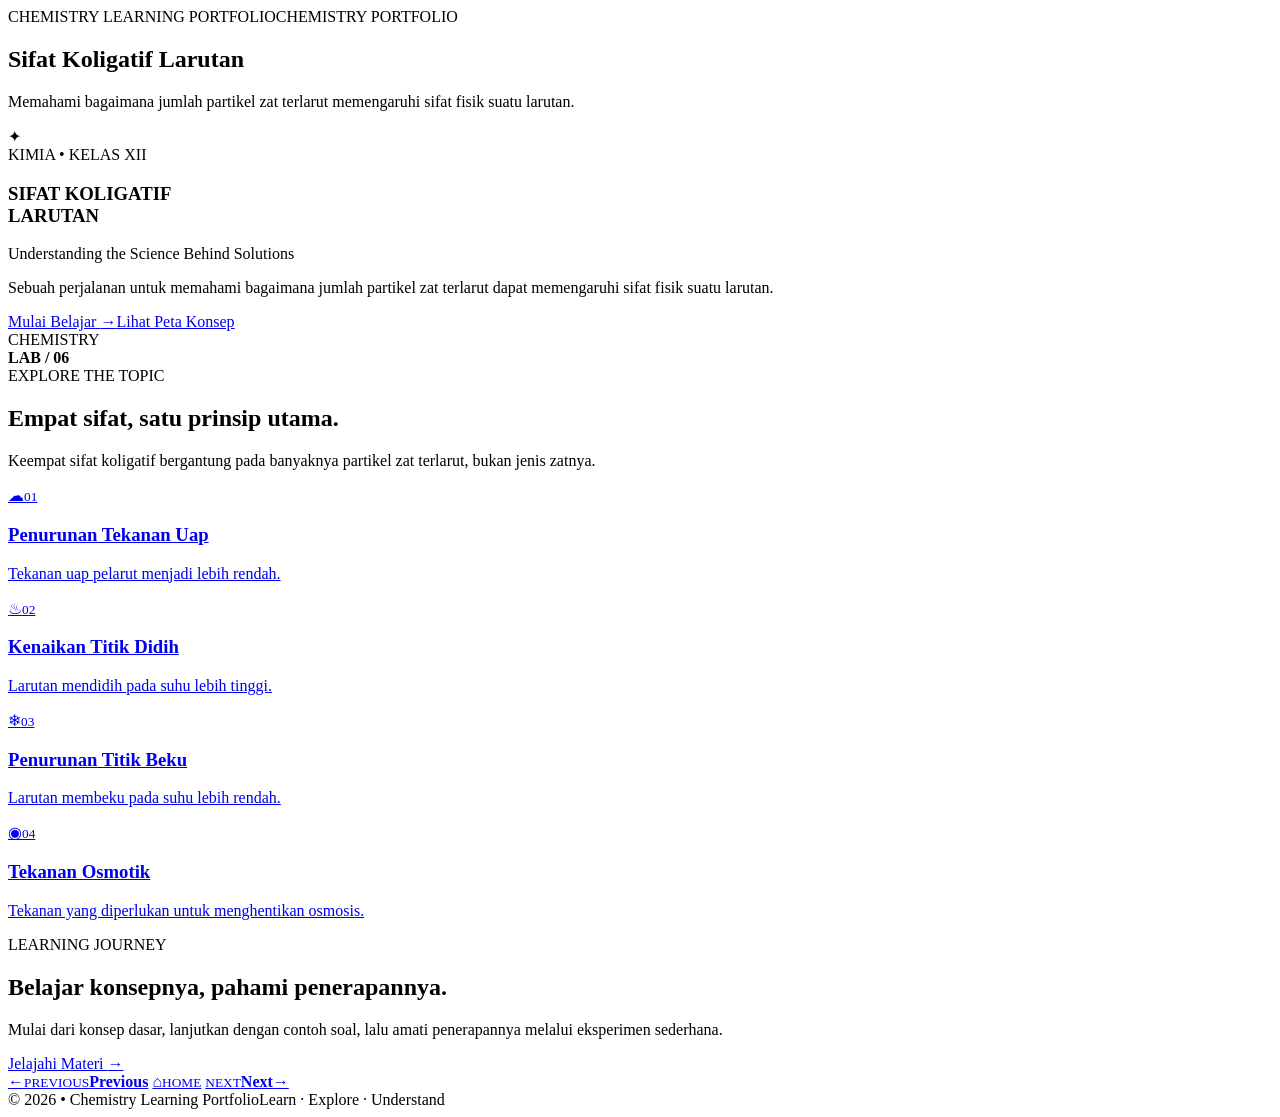
==== index.html @ 9805ebd4 "Add files via upload" ====
<!DOCTYPE html>
<html lang="id">
<head>
<meta charset="UTF-8">
<meta name="viewport" content="width=device-width, initial-scale=1.0">
<meta name="description" content="Memahami bagaimana jumlah partikel zat terlarut memengaruhi sifat fisik suatu larutan.">
<title>Sifat Koligatif Larutan | Sifat Koligatif Larutan</title>
<link rel="preconnect" href="https://fonts.googleapis.com">
<link rel="preconnect" href="https://fonts.gstatic.com" crossorigin>
<link href="https://fonts.googleapis.com/css2?family=DM+Sans:wght@400;500;600;700&family=Manrope:wght@400;500;600;700;800&display=swap" rel="stylesheet">
<link rel="stylesheet" href="assets/style.css">
</head>
<body data-page="home">
<div id="site-header"></div>
<main class="page-shell">
  <aside class="sidebar" id="sidebar"></aside>
  <article class="main-panel">
    <div class="page-topline"><span>CHEMISTRY LEARNING PORTFOLIO</span><span class="reading-time">CHEMISTRY PORTFOLIO</span></div>
    <header class="page-heading"><div><h1>Sifat Koligatif Larutan</h1><p>Memahami bagaimana jumlah partikel zat terlarut memengaruhi sifat fisik suatu larutan.</p></div><span class="heading-icon">✦</span></header>
    <div class="content-area">
<section class="hero">
  <div class="hero-copy">
    <span class="pill">KIMIA • KELAS XII</span>
    <h1>SIFAT KOLIGATIF<br><span>LARUTAN</span></h1>
    <p class="lead">Understanding the Science Behind Solutions</p>
    <p>Sebuah perjalanan untuk memahami bagaimana jumlah partikel zat terlarut dapat memengaruhi sifat fisik suatu larutan.</p>
    <div class="button-row"><a class="btn primary" href="tujuan-pembelajaran.html">Mulai Belajar <span>→</span></a><a class="btn secondary" href="peta-konsep.html">Lihat Peta Konsep</a></div>
  </div>
  <div class="hero-art"><div class="orb orb-one"></div><div class="orb orb-two"></div><div class="molecule"><span></span><span></span><span></span><i></i></div><div class="art-label">CHEMISTRY<br><b>LAB / 06</b></div></div>
</section>
<section class="section">
  <div class="section-heading"><div><span class="eyebrow">EXPLORE THE TOPIC</span><h2>Empat sifat, satu prinsip utama.</h2></div><p>Keempat sifat koligatif bergantung pada banyaknya partikel zat terlarut, bukan jenis zatnya.</p></div>
  <div class="grid four">
    <a class="topic-card" href="empat-sifat-koligatif.html#uap"><span class="card-icon">☁</span><small>01</small><h3>Penurunan Tekanan Uap</h3><p>Tekanan uap pelarut menjadi lebih rendah.</p></a>
    <a class="topic-card" href="empat-sifat-koligatif.html#didih"><span class="card-icon">♨</span><small>02</small><h3>Kenaikan Titik Didih</h3><p>Larutan mendidih pada suhu lebih tinggi.</p></a>
    <a class="topic-card" href="empat-sifat-koligatif.html#beku"><span class="card-icon">❄</span><small>03</small><h3>Penurunan Titik Beku</h3><p>Larutan membeku pada suhu lebih rendah.</p></a>
    <a class="topic-card" href="empat-sifat-koligatif.html#osmosis"><span class="card-icon">◉</span><small>04</small><h3>Tekanan Osmotik</h3><p>Tekanan yang diperlukan untuk menghentikan osmosis.</p></a>
  </div>
</section>
<section class="callout"><div><span class="eyebrow">LEARNING JOURNEY</span><h2>Belajar konsepnya, pahami penerapannya.</h2><p>Mulai dari konsep dasar, lanjutkan dengan contoh soal, lalu amati penerapannya melalui eksperimen sederhana.</p></div><a class="btn light" href="konsep-dasar.html">Jelajahi Materi <span>→</span></a></section>
</div>
    <nav class="page-navigation" aria-label="Navigasi halaman">
      <a class="nav-button previous" id="prev-link" href="#"><span>←</span><small>PREVIOUS</small><b id="prev-title">Previous</b></a>
      <a class="nav-home" href="index.html"><span>⌂</span><small>HOME</small></a>
      <a class="nav-button next" id="next-link" href="#"><small>NEXT</small><b id="next-title">Next</b><span>→</span></a>
    </nav>
    <footer class="site-footer"><span>© 2026 • Chemistry Learning Portfolio</span><span>Learn · Explore · Understand</span></footer>
  </article>
</main>
<script src="assets/app.js"></script>
</body>
</html>
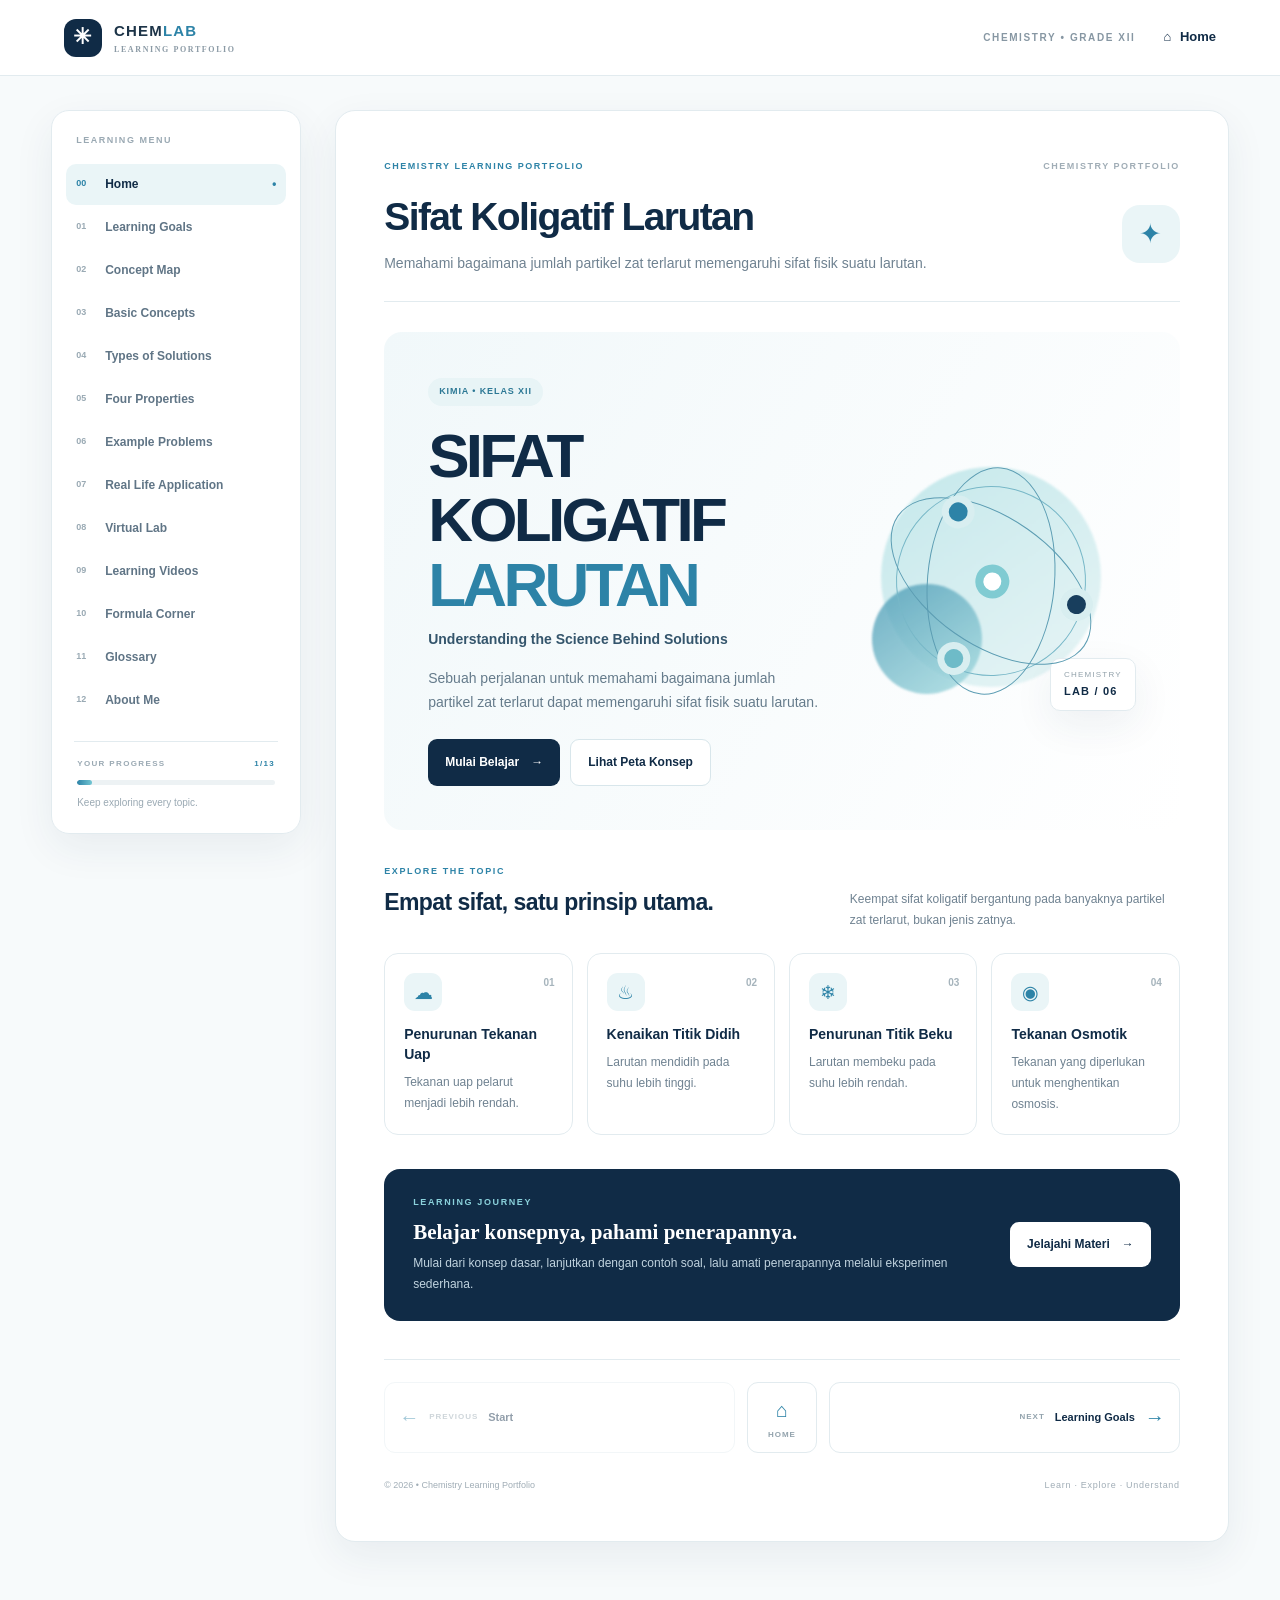
==== commit 575cc9c0: "index.html" ====
--- a/index.html
+++ b/index.html
@@ -8,7 +8,7 @@
 <link rel="preconnect" href="https://fonts.googleapis.com">
 <link rel="preconnect" href="https://fonts.gstatic.com" crossorigin>
 <link href="https://fonts.googleapis.com/css2?family=DM+Sans:wght@400;500;600;700&family=Manrope:wght@400;500;600;700;800&display=swap" rel="stylesheet">
-<link rel="stylesheet" href="assets/style.css">
+<link rel="stylesheet" href="assets/style.css?v=2">
 </head>
 <body data-page="home">
 <div id="site-header"></div>
@@ -47,6 +47,6 @@
     <footer class="site-footer"><span>© 2026 • Chemistry Learning Portfolio</span><span>Learn · Explore · Understand</span></footer>
   </article>
 </main>
-<script src="assets/app.js"></script>
+<script src="assets/app.js?v=2"></script>
 </body>
-</html>+</html>
--- a/assets/style.css
+++ b/assets/style.css
@@ -0,0 +1,6 @@
+
+:root{--navy:#102b46;--navy2:#183e5d;--blue:#2d83a7;--cyan:#73c6d3;--pale:#eaf5f7;--paper:#f7fafb;--ink:#1d3448;--muted:#6f8291;--line:#e2ebef;--white:#fff;--shadow:0 14px 40px rgba(22,55,78,.07)}
+*{box-sizing:border-box}html{scroll-behavior:smooth}body{margin:0;background:var(--paper);color:var(--ink);font-family:"DM Sans",sans-serif;font-size:15px;line-height:1.75}a{color:inherit;text-decoration:none}.topbar{height:76px;background:#fff;border-bottom:1px solid var(--line);display:flex;align-items:center;justify-content:space-between;padding:0 clamp(20px,5vw,76px);position:sticky;top:0;z-index:20}.brand{display:flex;align-items:center;gap:12px;font-family:Manrope,sans-serif;font-weight:800;letter-spacing:.08em;font-size:15px;line-height:1.2}.brand-symbol{width:38px;height:38px;border-radius:12px;background:var(--navy);color:#fff;display:grid;place-items:center;font-size:22px}.brand-accent{color:var(--blue)}.brand small{display:block;font:600 8px "DM Sans";letter-spacing:.2em;color:#8b9aa5;margin-top:5px}.top-actions{display:flex;align-items:center;gap:28px}.top-caption{font-size:10px;font-weight:700;letter-spacing:.16em;color:#8797a3}.top-home{font-weight:700;color:var(--navy);font-size:13px}.top-home span{margin-left:5px}.menu-toggle{display:none;border:0;background:var(--pale);border-radius:9px;padding:9px 12px;color:var(--navy);font-size:18px}.page-shell{max-width:1440px;margin:auto;display:grid;grid-template-columns:250px minmax(0,1fr);gap:34px;padding:34px clamp(18px,4vw,60px) 60px}.sidebar{align-self:start;position:sticky;top:105px;background:#fff;border:1px solid var(--line);border-radius:18px;padding:22px 14px;box-shadow:var(--shadow)}.sidebar-label,.progress-head{font-size:9px;letter-spacing:.17em;font-weight:800;color:#9aa9b3;padding:0 10px 13px}.side-link{display:flex;align-items:center;gap:10px;padding:10px 10px;border-radius:10px;font-size:12px;font-weight:600;color:#607586;margin:2px 0;transition:.2s}.side-link:hover{background:#f2f8fa;color:var(--navy)}.side-link.active{background:#eaf5f7;color:var(--navy);font-weight:800}.side-number{font-size:9px;color:#9aaab4;font-weight:700;width:19px}.side-link.active .side-number{color:var(--blue)}.side-link i{margin-left:auto;color:var(--blue)}.sidebar-progress{margin:20px 8px 0;padding:15px 3px 0;border-top:1px solid var(--line)}.progress-head{display:flex;justify-content:space-between;padding:0 0 9px;font-size:8px}.progress-head b{color:var(--blue)}.progress-track{height:5px;background:#edf2f4;border-radius:20px;overflow:hidden}.progress-track span{height:100%;display:block;background:linear-gradient(90deg,var(--blue),var(--cyan));border-radius:20px}.sidebar-progress small{display:block;color:#9aa9b3;font-size:10px;margin-top:9px}.main-panel{min-width:0;background:#fff;border:1px solid var(--line);border-radius:20px;padding:clamp(22px,4vw,48px);box-shadow:var(--shadow)}.page-topline{display:flex;justify-content:space-between;gap:12px;color:var(--blue);font-size:9px;font-weight:800;letter-spacing:.17em}.reading-time{color:#a0adb6}.page-heading{display:flex;align-items:center;justify-content:space-between;gap:20px;padding:19px 0 26px;border-bottom:1px solid var(--line);margin-bottom:30px}.page-heading h1{font:800 clamp(27px,4vw,39px)/1.2 Manrope,sans-serif;color:var(--navy);margin:0 0 10px;letter-spacing:-.04em}.page-heading p{margin:0;color:var(--muted);max-width:650px;font-size:14px}.heading-icon{width:58px;height:58px;flex:none;border-radius:18px;background:var(--pale);display:grid;place-items:center;color:var(--blue);font-size:27px}.content-area{min-height:400px}.eyebrow{display:block;color:var(--blue);font-size:9px;font-weight:800;letter-spacing:.18em;margin-bottom:9px}.section{margin:34px 0}.section h2,.section-heading h2{font:800 23px/1.3 Manrope,sans-serif;color:var(--navy);margin:0 0 13px;letter-spacing:-.025em}.section p{color:#617585}.section-heading{display:flex;align-items:end;justify-content:space-between;gap:25px;margin:12px 0 22px}.section-heading p{max-width:330px;font-size:12px;color:var(--muted);margin:0}.hero{display:grid;grid-template-columns:1.15fr .85fr;gap:25px;align-items:center;background:linear-gradient(120deg,#f1f8fa,#fff);border-radius:18px;padding:clamp(24px,4vw,44px);overflow:hidden;min-height:350px}.pill,.tag{display:inline-block;background:#e8f4f6;color:#2c7895;border-radius:30px;padding:6px 11px;font-size:9px;font-weight:800;letter-spacing:.1em}.hero h1{font:800 clamp(38px,6vw,62px)/1.04 Manrope,sans-serif;letter-spacing:-.06em;color:var(--navy);margin:18px 0 10px}.hero h1 span{color:var(--blue)}.hero-copy>p{max-width:470px;color:#657b8b;font-size:14px}.hero-copy .lead{font-weight:700;color:#34556c;margin:0 0 8px}.button-row{display:flex;gap:10px;flex-wrap:wrap;margin-top:24px}.btn{display:inline-flex;align-items:center;gap:12px;padding:12px 17px;border-radius:9px;font-size:12px;font-weight:800;transition:.2s}.btn:hover{transform:translateY(-2px)}.btn.primary{background:var(--navy);color:#fff}.btn.secondary{border:1px solid #d8e6eb;color:var(--navy);background:#fff}.hero-art{height:270px;position:relative;display:grid;place-items:center}.orb{position:absolute;border-radius:50%;filter:blur(1px)}.orb-one{width:220px;height:220px;background:linear-gradient(145deg,#c4e8eb,#e8f5f6);right:12%;top:8%}.orb-two{width:110px;height:110px;background:linear-gradient(145deg,#4b9ab5,#a5dce0);left:9%;bottom:8%;opacity:.8}.molecule{width:190px;height:190px;border:1px solid #78b8c8;border-radius:50%;position:relative;z-index:1;transform:rotate(-25deg)}.molecule:before,.molecule:after{content:"";position:absolute;inset:30px -20px;border:1px solid #5c9db3;border-radius:50%;transform:rotate(60deg)}.molecule:after{transform:rotate(-60deg)}.molecule span{position:absolute;width:19px;height:19px;border-radius:50%;background:#2d83a7;box-shadow:0 0 0 7px #d8eef0;z-index:2}.molecule span:nth-child(1){top:8px;left:84px}.molecule span:nth-child(2){bottom:30px;left:18px;background:#6ebbc8}.molecule span:nth-child(3){bottom:27px;right:17px;background:#183e5d}.molecule i{position:absolute;width:34px;height:34px;border-radius:50%;background:#fff;border:8px solid #80cbd2;left:78px;top:78px;z-index:3}.art-label{position:absolute;right:0;bottom:5px;background:#fff;border:1px solid var(--line);border-radius:10px;padding:9px 13px;font-size:8px;letter-spacing:.15em;color:#92a1aa;box-shadow:var(--shadow)}.art-label b{color:var(--navy);font-size:11px}.grid{display:grid;gap:14px}.grid.four{grid-template-columns:repeat(4,1fr)}.grid.two{grid-template-columns:repeat(2,1fr)}.topic-card,.info-card,.solution-card,.application-card,.video-card,.formula-card{border:1px solid var(--line);border-radius:14px;background:#fff;transition:.2s}.topic-card{padding:19px;position:relative;min-height:180px}.topic-card:hover,.video-card:hover{transform:translateY(-3px);box-shadow:var(--shadow);border-color:#c4dfe6}.card-icon{width:38px;height:38px;display:grid;place-items:center;background:var(--pale);border-radius:11px;color:var(--blue);font-size:19px;margin-bottom:14px}.topic-card small{position:absolute;right:17px;top:20px;color:#a6b4bc;font-size:10px;font-weight:800}.topic-card h3,.info-card h3,.solution-card h3,.application-card h3,.video-card h3{font:800 14px/1.4 Manrope,sans-serif;color:var(--navy);margin:0 0 7px}.topic-card p,.info-card p,.solution-card p,.application-card p,.video-card p{font-size:12px;color:var(--muted);margin:0}.callout{margin:34px 0 8px;background:var(--navy);border-radius:16px;padding:26px 29px;color:#fff;display:flex;align-items:center;justify-content:space-between;gap:20px}.callout .eyebrow{color:#8bd2dc}.callout h2{font:800 21px Manrope;margin:0 0 8px}.callout p{font-size:12px;color:#c0d3df;margin:0;max-width:560px}.btn.light{background:#fff;color:var(--navy);white-space:nowrap}.intro-card{display:flex;align-items:center;gap:22px;padding:25px;border-radius:15px;background:#f1f8fa}.big-number{font:800 55px Manrope;color:#a5d7df}.intro-card h2{font:800 22px Manrope;color:var(--navy);margin:0 0 8px}.intro-card p{margin:0;color:#637b8b;font-size:13px}.info-card{padding:21px}.info-card .card-icon{font-size:13px;font-weight:800}.note{margin:24px 0;padding:16px 19px;background:#f0f7f8;border-left:3px solid var(--cyan);border-radius:0 10px 10px 0;color:#587080;font-size:12px}.note b{color:var(--navy)}.concept-map{background:#f6fafb;border:1px solid var(--line);border-radius:16px;padding:30px 20px;text-align:center}.map-root{max-width:370px;margin:auto;background:var(--navy);color:#fff;padding:18px;border-radius:12px;font:800 15px Manrope}.map-root small{display:block;font:400 11px "DM Sans";color:#c3dce4;margin-top:5px}.map-line{height:32px;width:1px;background:#9dcbd4;margin:auto}.map-branch{display:grid;grid-template-columns:repeat(3,1fr);gap:13px;position:relative}.map-node{background:#fff;border:1px solid #dce9ed;border-radius:12px;padding:17px 12px;display:flex;flex-direction:column;gap:8px;font-size:11px;color:#637887}.map-node b{color:var(--blue);font:800 12px Manrope;margin-bottom:4px}.map-node a{color:#587080}.map-node a:hover{color:var(--blue);text-decoration:underline}.map-bottom{display:inline-block;margin-top:20px;background:#e3f2f4;color:#387d94;padding:9px 17px;border-radius:30px;font-size:10px;font-weight:700}.definition{display:flex;gap:16px;align-items:flex-start;background:#f1f8fa;padding:22px;border-radius:14px;margin:18px 0}.definition-mark{font:800 48px Georgia;color:#6bb7c4;line-height:1}.definition p{font:600 16px/1.65 Manrope;color:#24445a;margin:0}.table-wrap{overflow-x:auto;border:1px solid var(--line);border-radius:12px;margin:15px 0}table{width:100%;border-collapse:collapse;font-size:12px;min-width:460px}th,td{text-align:left;padding:12px 15px;border-bottom:1px solid var(--line)}th{background:#f1f7f9;color:var(--navy);font-weight:800}td{color:#617585}tr:last-child td{border-bottom:0}.solution-card{padding:22px}.solution-top{width:43px;height:43px;border-radius:12px;display:grid;place-items:center;font:800 19px Manrope;margin-bottom:13px}.electrolyte{background:#e3f2f4;color:#2b8299}.nonelectrolyte{background:#f0eefb;color:#7465a6}.solution-card ul{padding-left:18px;color:#526b7b;font-size:12px}.property-block{display:grid;grid-template-columns:54px 1fr;gap:18px;padding:25px 0;border-bottom:1px solid var(--line);scroll-margin-top:100px}.property-block:first-child{padding-top:0}.property-block:last-of-type{border-bottom:0}.property-number{width:45px;height:45px;border-radius:13px;background:var(--pale);color:var(--blue);display:grid;place-items:center;font:800 14px Manrope}.property-block h2{font:800 22px Manrope;color:var(--navy);margin:0 0 10px}.property-block p{font-size:13px;color:#617585}.formula{display:inline-block;background:#102b46;color:#fff;border-radius:10px;padding:13px 20px;font:700 19px Manrope;margin:10px 0}.muted{font-size:11px!important;color:#8a9aa4!important}.problem{border:1px solid var(--line);border-radius:14px;padding:21px;margin:16px 0}.problem h3{font:800 16px Manrope;color:var(--navy);margin:12px 0 7px}.problem>p{font-size:13px;color:#607585}.solution{background:#f5f9fa;border-radius:10px;padding:15px 18px;margin-top:14px;font-size:12px;color:#5d7280}.solution b{color:var(--navy)}.solution ol{padding-left:20px;margin-bottom:0}.solution li{padding:3px 0}.application-card{overflow:hidden}.app-visual{height:120px;display:grid;place-items:center;font-size:52px;background:linear-gradient(135deg,#e7f4f5,#f5f9fa)}.app-body{padding:18px}.app-body .tag{font-size:8px}.app-body h3{margin-top:10px}.app-body p{font-size:12px}.lab-item{display:grid;grid-template-columns:48px 1fr;gap:18px;padding:22px 0;border-bottom:1px solid var(--line)}.lab-index{width:42px;height:42px;background:var(--navy);color:#fff;border-radius:12px;display:grid;place-items:center;font:800 13px Manrope}.lab-item h3{font:800 17px Manrope;color:var(--navy);margin:0 0 10px}.lab-item p,.lab-item li{font-size:12px;color:#617585}.lab-item ol{padding-left:20px}.safety{background:#fff7e9;padding:10px 13px;border-radius:8px;color:#87652c!important}.video-grid{display:grid;grid-template-columns:repeat(2,1fr);gap:15px}.video-card{padding:13px}.video-thumb{height:125px;border-radius:10px;background:linear-gradient(135deg,#143b59,#3e91a8);display:grid;place-items:center;color:#fff;font-size:27px;position:relative}.video-thumb small{position:absolute;right:12px;top:8px;font-size:10px;color:#b9d9e1}.video-card h3{margin:13px 2px 5px}.video-card p{margin:0 2px 10px}.video-card>span{font-size:10px;color:var(--blue);font-weight:800}.formula-grid{display:grid;grid-template-columns:repeat(2,1fr);gap:14px}.formula-card{padding:20px}.formula-card>span{font-size:9px;color:var(--blue);font-weight:800;letter-spacing:.12em}.formula-card .formula{display:block;text-align:center;margin:15px 0 9px;font-size:18px}.formula-card p{font-size:11px;text-align:center;color:#718493}.symbol-list{display:grid;grid-template-columns:repeat(2,1fr);gap:9px}.symbol-list span{background:#f5f9fa;border-radius:8px;padding:10px 12px;font-size:11px;color:#637887}.symbol-list b{color:var(--navy);display:inline-block;min-width:42px}.glossary-list{display:grid;grid-template-columns:repeat(2,1fr);gap:10px}.glossary-list>div{padding:14px 16px;border:1px solid var(--line);border-radius:10px}.glossary-list b{color:var(--navy);font:800 12px Manrope}.glossary-list p{margin:5px 0 0;font-size:11px;color:#718493}.about-hero{text-align:center;padding:28px;background:linear-gradient(135deg,#eff8f9,#fff);border-radius:15px}.profile-mark{width:76px;height:76px;border-radius:24px;background:var(--navy);color:#fff;display:grid;place-items:center;margin:0 auto 18px;font-size:32px}.about-hero h2{font:800 26px Manrope;color:var(--navy);margin:0 0 8px}.about-hero p{max-width:500px;margin:auto;color:#718493;font-size:13px}.page-navigation{display:grid;grid-template-columns:1fr 70px 1fr;gap:12px;border-top:1px solid var(--line);margin-top:38px;padding-top:22px;align-items:stretch}.nav-button,.nav-home{border:1px solid var(--line);border-radius:11px;padding:10px 14px;display:flex;align-items:center;gap:10px;color:var(--navy);transition:.2s}.nav-button:hover,.nav-home:hover{border-color:#9ccbd5;background:#f5fafb}.nav-button small,.nav-home small{font-size:8px;letter-spacing:.12em;color:#93a3ad;font-weight:800}.nav-button b{font-size:11px}.nav-button.next{justify-content:flex-end;text-align:right}.nav-button>span{font-size:20px;color:var(--blue)}.nav-home{justify-content:center;flex-direction:column;gap:0;color:var(--blue)}.nav-home span{font-size:20px}.disabled{opacity:.45;pointer-events:none}.site-footer{display:flex;justify-content:space-between;gap:12px;margin-top:25px;color:#a0adb6;font-size:9px}.site-footer span:last-child{letter-spacing:.08em}
+@media(max-width:1050px){.page-shell{grid-template-columns:220px minmax(0,1fr);gap:18px}.grid.four{grid-template-columns:repeat(2,1fr)}}
+@media(max-width:760px){.topbar{height:65px;padding:0 18px}.menu-toggle{display:block}.top-caption{display:none}.top-actions{gap:12px}.page-shell{display:block;padding:15px 12px 35px}.sidebar{display:none;position:fixed;z-index:30;top:72px;left:12px;right:12px;max-height:75vh;overflow:auto;box-shadow:0 20px 50px #102b4630}.sidebar.open{display:block}.main-panel{padding:22px 17px;border-radius:15px}.page-heading{padding:16px 0 20px}.heading-icon{width:44px;height:44px;border-radius:13px}.page-heading h1{font-size:27px}.page-heading p{font-size:12px}.reading-time{display:none}.hero{grid-template-columns:1fr;padding:24px;min-height:auto}.hero-art{height:190px;grid-row:1}.hero-copy{grid-row:2}.hero h1{font-size:43px}.orb-one{width:165px;height:165px}.molecule{width:145px;height:145px}.molecule i{left:58px;top:58px}.molecule span:nth-child(1){left:63px}.section-heading{display:block}.section-heading p{margin-top:8px}.grid.four,.grid.two,.video-grid,.formula-grid,.glossary-list{grid-template-columns:1fr 1fr}.topic-card{min-height:160px;padding:14px}.topic-card h3{font-size:12px}.topic-card p{font-size:11px}.callout{display:block;padding:22px}.callout .btn{margin-top:18px}.map-branch{grid-template-columns:1fr}.map-line{height:20px}.property-block{grid-template-columns:38px 1fr;gap:12px}.property-number{width:36px;height:36px}.property-block h2{font-size:19px}.lab-item{grid-template-columns:38px 1fr;gap:12px}.lab-index{width:35px;height:35px}.symbol-list{grid-template-columns:1fr}.site-footer{display:block}.site-footer span{display:block;margin:4px 0}.page-navigation{grid-template-columns:1fr 54px 1fr;gap:6px}.nav-button{padding:9px 7px;gap:5px}.nav-button b{font-size:9px}.nav-button small,.nav-home small{font-size:7px}.intro-card{align-items:flex-start;padding:18px;gap:12px}.big-number{font-size:39px}.definition p{font-size:13px}}
+@media(max-width:390px){.grid.four,.grid.two,.video-grid,.formula-grid,.glossary-list{grid-template-columns:1fr}.top-home span{display:none}.page-navigation{grid-template-columns:1fr 45px 1fr}.nav-button b{max-width:80px;overflow:hidden;text-overflow:ellipsis;white-space:nowrap}}
